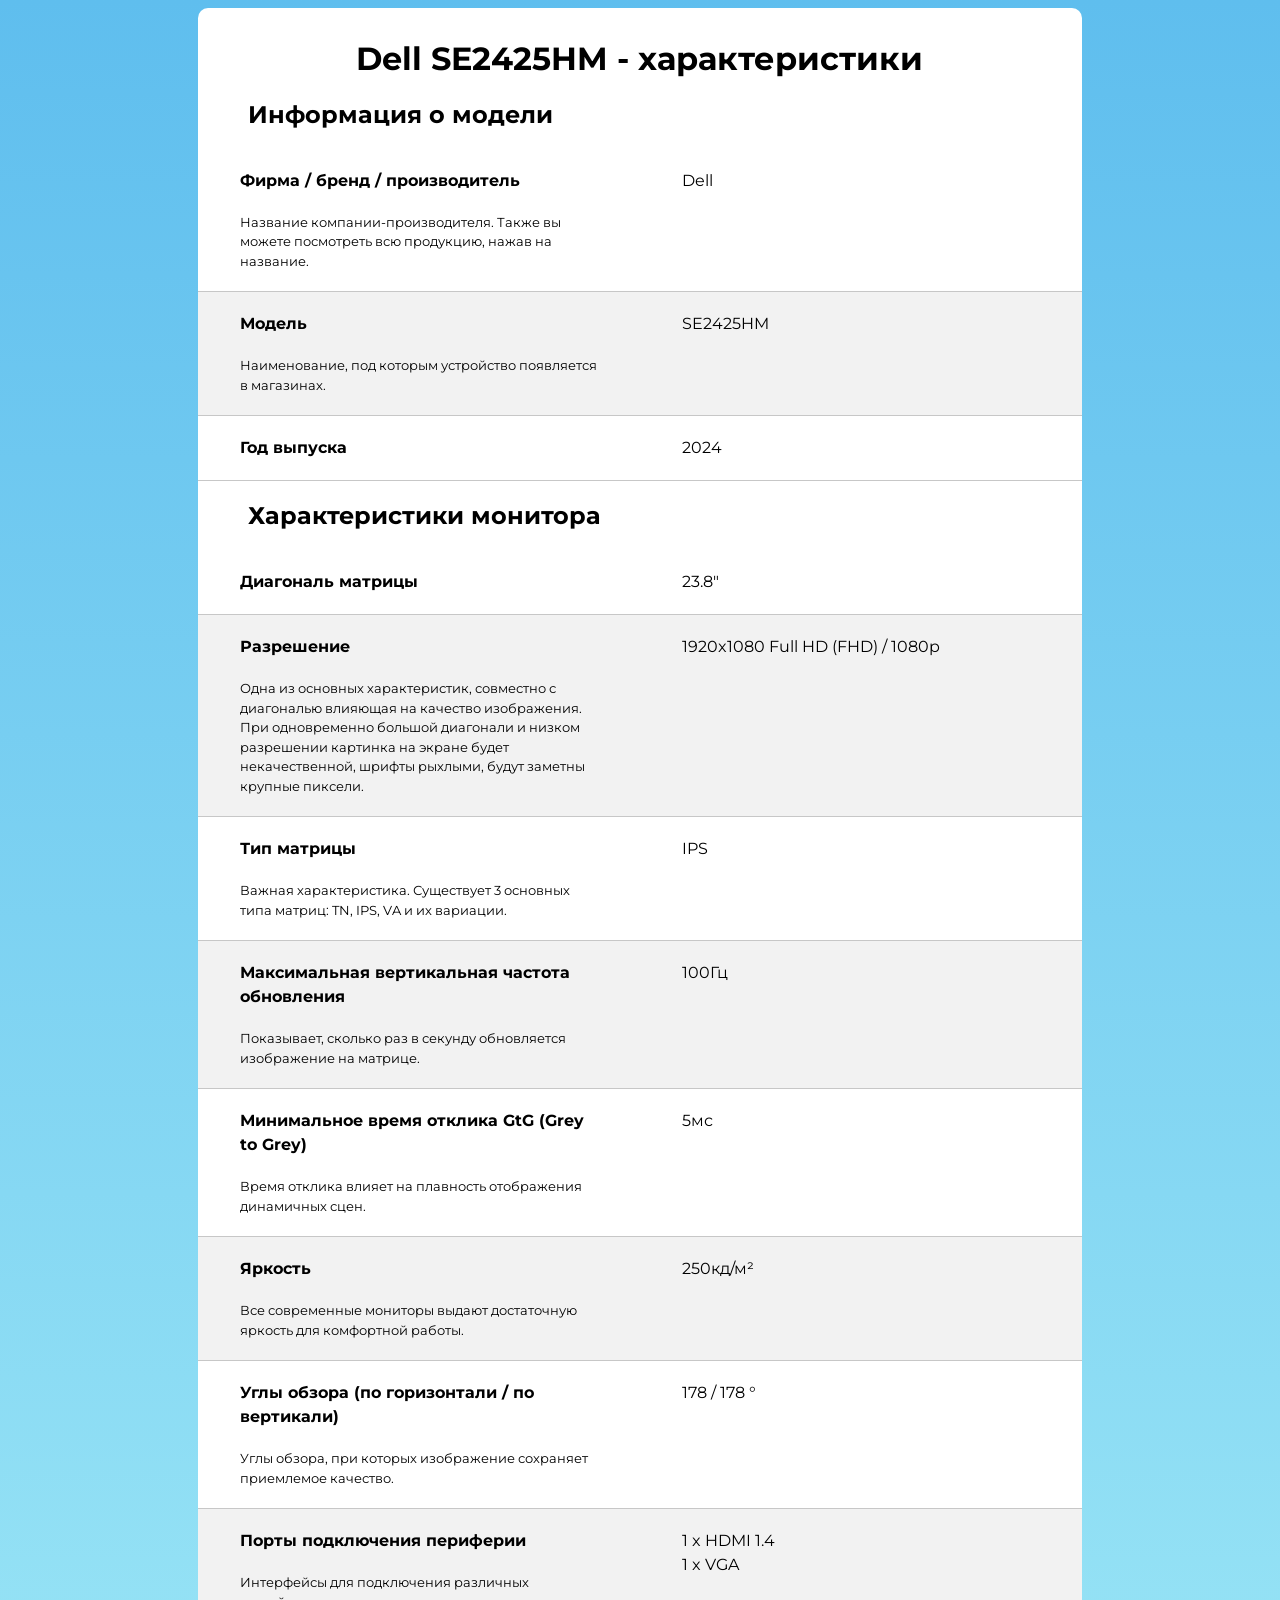
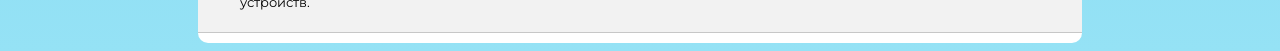
==== Dell1SE2425HM.html @ c83a1651 "Add files via upload" ====
<!DOCTYPE html>
<html lang="ru">
<head>
    <meta charset="UTF-8">
    <meta name="viewport" content="width=device-width, initial-scale=1.0">
    <title>Dell SE2425HM</title>
    <link rel="stylesheet" href="style_for_char.css">
    <link rel="preconnect" href="https://fonts.googleapis.com">
    <link rel="preconnect" href="https://fonts.gstatic.com" crossorigin>
    <link href="https://fonts.googleapis.com/css2?family=Montserrat:wght@400;700&display=swap" rel="stylesheet">
</head>
<body>
    <main>
        <div class="line">       
            <h1>Dell SE2425HM - характеристики</h1>
            <h2>Информация о модели</h2>

            <div class="container">
                <div class="box">
                    <p class="text">Фирма / бренд / производитель</p>
                    <p class="small_text">
                        Название компании-производителя. Также вы можете посмотреть всю продукцию, нажав на название.
                    </p>
                </div>
                <div class="box">
                    <p>Dell</p>
                </div>
            </div>

            <div class="container gr">
                <div class="box">
                    <p class="text">Модель</p>
                    <p class="small_text">
                        Наименование, под которым устройство появляется в магазинах.
                    </p>
                </div>
                <div class="box">
                    <p>SE2425HM</p>
                </div>
            </div>

            <div class="container">
                <div class="box">
                    <p class="text">Год выпуска</p>
                    <p class="small_text"></p>
                </div>
                <div class="box">
                    <p>2024</p>
                </div>
            </div>

            <h2>Характеристики монитора</h2>

            <div class="container">
                <div class="box">
                    <p class="text">Диагональ матрицы</p>
                    <p class="small_text"></p>
                </div>
                <div class="box">
                    <p>23.8"</p>
                </div>
            </div>

            <div class="container gr">
                <div class="box">
                    <p class="text">Разрешение</p>
                    <p class="small_text">
                        Одна из основных характеристик, совместно с диагональю влияющая на качество изображения.
                        При одновременно большой диагонали и низком разрешении картинка на экране будет некачественной,
                        шрифты рыхлыми, будут заметны крупные пиксели.
                    </p>
                </div>
                <div class="box">
                    <p>1920x1080 Full HD (FHD) / 1080p</p>
                </div>
            </div>

            <div class="container">
                <div class="box">
                    <p class="text">Тип матрицы</p>
                    <p class="small_text">
                        Важная характеристика. Существует 3 основных типа матриц: TN, IPS, VA и их вариации.
                    </p>
                </div>
                <div class="box">
                    <p>IPS</p>
                </div>
            </div>

            <div class="container gr">
                <div class="box">
                    <p class="text">Максимальная вертикальная частота обновления</p>
                    <p class="small_text">
                        Показывает, сколько раз в секунду обновляется изображение на матрице.
                    </p>
                </div>
                <div class="box">
                    <p>100Гц</p>
                </div>
            </div>

            <div class="container">
                <div class="box">
                    <p class="text">Минимальное время отклика GtG (Grey to Grey)</p>
                    <p class="small_text">
                        Время отклика влияет на плавность отображения динамичных сцен.
                    </p>
                </div>
                <div class="box">
                    <p>5мс</p>
                </div>
            </div>

            <div class="container gr">
                <div class="box">
                    <p class="text">Яркость</p>
                    <p class="small_text">
                        Все современные мониторы выдают достаточную яркость для комфортной работы.
                    </p>
                </div>
                <div class="box">
                    <p>250кд/м²</p>
                </div>
            </div>

            <div class="container">
                <div class="box">
                    <p class="text">Углы обзора (по горизонтали / по вертикали)</p>
                    <p class="small_text">
                        Углы обзора, при которых изображение сохраняет приемлемое качество.
                    </p>
                </div>
                <div class="box">
                    <p>178 / 178 °</p>
                </div>
            </div>

            <div class="container gr">
                <div class="box">
                    <p class="text">Порты подключения периферии</p>
                    <p class="small_text">
                        Интерфейсы для подключения различных устройств.
                    </p>
                </div>
                <div class="box">
                    <p>
                        1 x HDMI 1.4<br>
                        1 x VGA
                    </p>
                </div>
            </div>

        </div>
    </main>
</body>
</html>
---- style_for_char.css ----
body {
      font-family: 'montserrat', Arial, sans-serif;
      background: linear-gradient(to bottom, #5fbeee, #95e2f5);
    }

.line{
    width: 70%;
    margin: 0 auto;
    padding: 10px 0px;
    background-color: white;
    border-radius: 10px;
}

.container{
    
    display: flex;
    flex-direction: row;
    flex-wrap: wrap;
    border-bottom: 1px solid rgb(199, 199, 199);
}
.box{
    width: 45%;
    margin: 0 auto;
    line-height: 1.5;
}

.box p{
    margin: 0 0;
    margin: 20px;
}

.text{
    font-weight: bold;
}
.small_text{
    font-size: small;
}

.box.gr {
    background-color: rgb(242, 242, 242);
}

.container.gr {
    background-color: rgb(242, 242, 242);
    border-bottom: 1px solid rgb(199, 199, 199);
}

h1{
    text-align: center;
}

h2{
    padding-left: 50px;
}
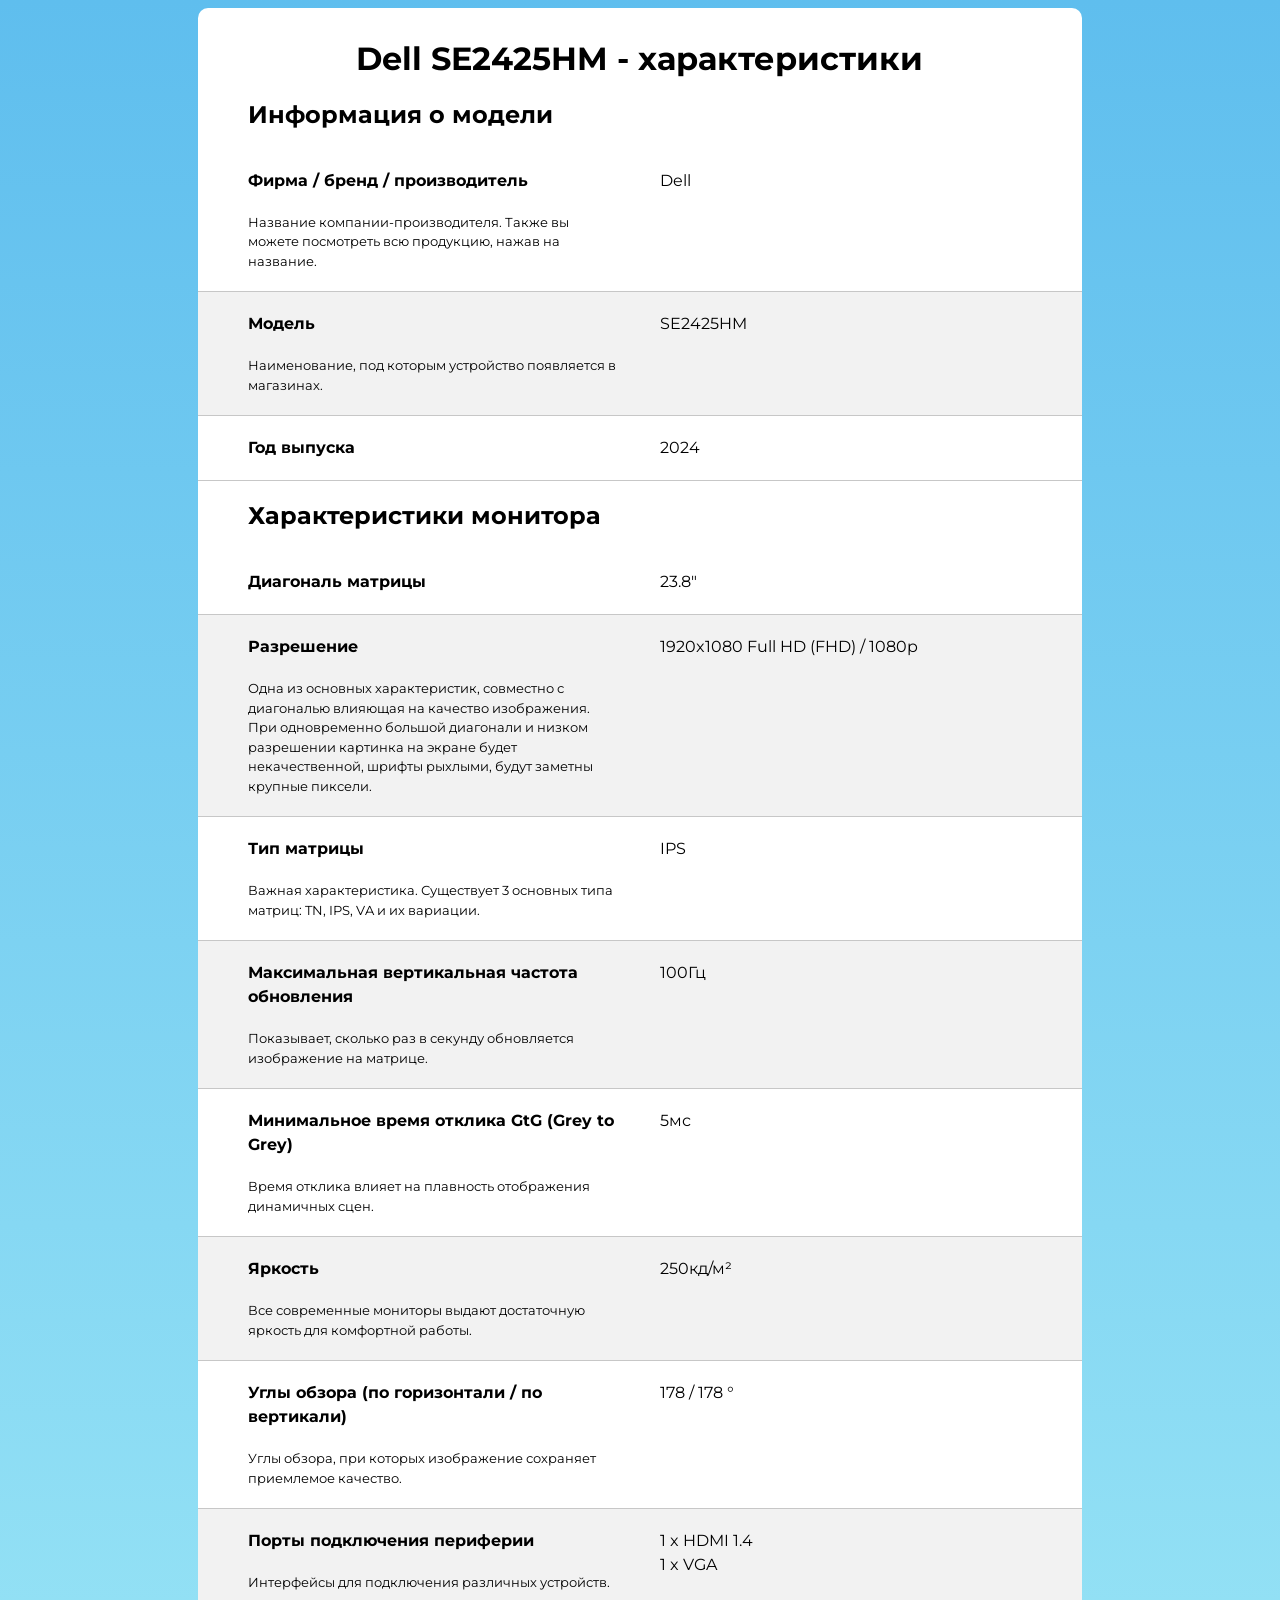
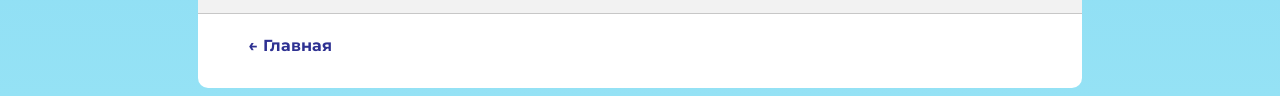
==== commit 9cd2f098: "add backlinks" ====
--- a/Dell1SE2425HM.html
+++ b/Dell1SE2425HM.html
@@ -1,156 +1,162 @@
-<!DOCTYPE html>
-<html lang="ru">
-<head>
-    <meta charset="UTF-8">
-    <meta name="viewport" content="width=device-width, initial-scale=1.0">
-    <title>Dell SE2425HM</title>
-    <link rel="stylesheet" href="style_for_char.css">
-    <link rel="preconnect" href="https://fonts.googleapis.com">
-    <link rel="preconnect" href="https://fonts.gstatic.com" crossorigin>
-    <link href="https://fonts.googleapis.com/css2?family=Montserrat:wght@400;700&display=swap" rel="stylesheet">
-</head>
-<body>
-    <main>
-        <div class="line">       
-            <h1>Dell SE2425HM - характеристики</h1>
-            <h2>Информация о модели</h2>
-
-            <div class="container">
-                <div class="box">
-                    <p class="text">Фирма / бренд / производитель</p>
-                    <p class="small_text">
-                        Название компании-производителя. Также вы можете посмотреть всю продукцию, нажав на название.
-                    </p>
-                </div>
-                <div class="box">
-                    <p>Dell</p>
-                </div>
-            </div>
-
-            <div class="container gr">
-                <div class="box">
-                    <p class="text">Модель</p>
-                    <p class="small_text">
-                        Наименование, под которым устройство появляется в магазинах.
-                    </p>
-                </div>
-                <div class="box">
-                    <p>SE2425HM</p>
-                </div>
-            </div>
-
-            <div class="container">
-                <div class="box">
-                    <p class="text">Год выпуска</p>
-                    <p class="small_text"></p>
-                </div>
-                <div class="box">
-                    <p>2024</p>
-                </div>
-            </div>
-
-            <h2>Характеристики монитора</h2>
-
-            <div class="container">
-                <div class="box">
-                    <p class="text">Диагональ матрицы</p>
-                    <p class="small_text"></p>
-                </div>
-                <div class="box">
-                    <p>23.8"</p>
-                </div>
-            </div>
-
-            <div class="container gr">
-                <div class="box">
-                    <p class="text">Разрешение</p>
-                    <p class="small_text">
-                        Одна из основных характеристик, совместно с диагональю влияющая на качество изображения.
-                        При одновременно большой диагонали и низком разрешении картинка на экране будет некачественной,
-                        шрифты рыхлыми, будут заметны крупные пиксели.
-                    </p>
-                </div>
-                <div class="box">
-                    <p>1920x1080 Full HD (FHD) / 1080p</p>
-                </div>
-            </div>
-
-            <div class="container">
-                <div class="box">
-                    <p class="text">Тип матрицы</p>
-                    <p class="small_text">
-                        Важная характеристика. Существует 3 основных типа матриц: TN, IPS, VA и их вариации.
-                    </p>
-                </div>
-                <div class="box">
-                    <p>IPS</p>
-                </div>
-            </div>
-
-            <div class="container gr">
-                <div class="box">
-                    <p class="text">Максимальная вертикальная частота обновления</p>
-                    <p class="small_text">
-                        Показывает, сколько раз в секунду обновляется изображение на матрице.
-                    </p>
-                </div>
-                <div class="box">
-                    <p>100Гц</p>
-                </div>
-            </div>
-
-            <div class="container">
-                <div class="box">
-                    <p class="text">Минимальное время отклика GtG (Grey to Grey)</p>
-                    <p class="small_text">
-                        Время отклика влияет на плавность отображения динамичных сцен.
-                    </p>
-                </div>
-                <div class="box">
-                    <p>5мс</p>
-                </div>
-            </div>
-
-            <div class="container gr">
-                <div class="box">
-                    <p class="text">Яркость</p>
-                    <p class="small_text">
-                        Все современные мониторы выдают достаточную яркость для комфортной работы.
-                    </p>
-                </div>
-                <div class="box">
-                    <p>250кд/м²</p>
-                </div>
-            </div>
-
-            <div class="container">
-                <div class="box">
-                    <p class="text">Углы обзора (по горизонтали / по вертикали)</p>
-                    <p class="small_text">
-                        Углы обзора, при которых изображение сохраняет приемлемое качество.
-                    </p>
-                </div>
-                <div class="box">
-                    <p>178 / 178 °</p>
-                </div>
-            </div>
-
-            <div class="container gr">
-                <div class="box">
-                    <p class="text">Порты подключения периферии</p>
-                    <p class="small_text">
-                        Интерфейсы для подключения различных устройств.
-                    </p>
-                </div>
-                <div class="box">
-                    <p>
-                        1 x HDMI 1.4<br>
-                        1 x VGA
-                    </p>
-                </div>
-            </div>
-
-        </div>
-    </main>
-</body>
-</html>+<!DOCTYPE html>
+<html lang="ru">
+<head>
+    <meta charset="UTF-8">
+    <meta name="viewport" content="width=device-width, initial-scale=1.0">
+    <title>Dell SE2425HM</title>
+    <link rel="stylesheet" href="style_for_char.css">
+    <link rel="preconnect" href="https://fonts.googleapis.com">
+    <link rel="preconnect" href="https://fonts.gstatic.com" crossorigin>
+    <link href="https://fonts.googleapis.com/css2?family=Montserrat:wght@400;700&display=swap" rel="stylesheet">
+</head>
+<body>
+    <main>
+        <div class="line">
+
+            <h1>Dell SE2425HM - характеристики</h1>
+            <h2>Информация о модели</h2>
+
+            <div class="container">
+                <div class="box">
+                    <p class="text">Фирма / бренд / производитель</p>
+                    <p class="small_text">
+                        Название компании-производителя. Также вы можете посмотреть всю продукцию, нажав на название.
+                    </p>
+                </div>
+                <div class="box">
+                    <p>Dell</p>
+                </div>
+            </div>
+
+            <div class="container gr">
+                <div class="box">
+                    <p class="text">Модель</p>
+                    <p class="small_text">
+                        Наименование, под которым устройство появляется в магазинах.
+                    </p>
+                </div>
+                <div class="box">
+                    <p>SE2425HM</p>
+                </div>
+            </div>
+
+            <div class="container">
+                <div class="box">
+                    <p class="text">Год выпуска</p>
+                    <p class="small_text"></p>
+                </div>
+                <div class="box">
+                    <p>2024</p>
+                </div>
+            </div>
+
+            <h2>Характеристики монитора</h2>
+
+            <div class="container">
+                <div class="box">
+                    <p class="text">Диагональ матрицы</p>
+                    <p class="small_text"></p>
+                </div>
+                <div class="box">
+                    <p>23.8"</p>
+                </div>
+            </div>
+
+            <div class="container gr">
+                <div class="box">
+                    <p class="text">Разрешение</p>
+                    <p class="small_text">
+                        Одна из основных характеристик, совместно с диагональю влияющая на качество изображения.
+                        При одновременно большой диагонали и низком разрешении картинка на экране будет некачественной,
+                        шрифты рыхлыми, будут заметны крупные пиксели.
+                    </p>
+                </div>
+                <div class="box">
+                    <p>1920x1080 Full HD (FHD) / 1080p</p>
+                </div>
+            </div>
+
+            <div class="container">
+                <div class="box">
+                    <p class="text">Тип матрицы</p>
+                    <p class="small_text">
+                        Важная характеристика. Существует 3 основных типа матриц: TN, IPS, VA и их вариации.
+                    </p>
+                </div>
+                <div class="box">
+                    <p>IPS</p>
+                </div>
+            </div>
+
+            <div class="container gr">
+                <div class="box">
+                    <p class="text">Максимальная вертикальная частота обновления</p>
+                    <p class="small_text">
+                        Показывает, сколько раз в секунду обновляется изображение на матрице.
+                    </p>
+                </div>
+                <div class="box">
+                    <p>100Гц</p>
+                </div>
+            </div>
+
+            <div class="container">
+                <div class="box">
+                    <p class="text">Минимальное время отклика GtG (Grey to Grey)</p>
+                    <p class="small_text">
+                        Время отклика влияет на плавность отображения динамичных сцен.
+                    </p>
+                </div>
+                <div class="box">
+                    <p>5мс</p>
+                </div>
+            </div>
+
+            <div class="container gr">
+                <div class="box">
+                    <p class="text">Яркость</p>
+                    <p class="small_text">
+                        Все современные мониторы выдают достаточную яркость для комфортной работы.
+                    </p>
+                </div>
+                <div class="box">
+                    <p>250кд/м²</p>
+                </div>
+            </div>
+
+            <div class="container">
+                <div class="box">
+                    <p class="text">Углы обзора (по горизонтали / по вертикали)</p>
+                    <p class="small_text">
+                        Углы обзора, при которых изображение сохраняет приемлемое качество.
+                    </p>
+                </div>
+                <div class="box">
+                    <p>178 / 178 °</p>
+                </div>
+            </div>
+
+            <div class="container gr">
+                <div class="box">
+                    <p class="text">Порты подключения периферии</p>
+                    <p class="small_text">
+                        Интерфейсы для подключения различных устройств.
+                    </p>
+                </div>
+                <div class="box">
+                    <p>
+                        1 x HDMI 1.4<br>
+                        1 x VGA
+                    </p>
+                </div>
+            </div>
+
+            <div class="container">
+                <div class="box">
+                    <p><a href="index.html" class="link">&larr; Главная</a></p>
+                </div>
+            </div>
+        </div>
+    </main>
+</body>
+</html>
--- a/style_for_char.css
+++ b/style_for_char.css
@@ -12,21 +12,23 @@
 }
 
 .container{
-    
     display: flex;
     flex-direction: row;
     flex-wrap: wrap;
     border-bottom: 1px solid rgb(199, 199, 199);
+    gap: 40px;
+    justify-content: space-between;
+    padding: 0 50px;
 }
-.box{
-    width: 45%;
-    margin: 0 auto;
+
+.box {
+    flex-basis: 40%;
     line-height: 1.5;
+    flex-grow: 1;
 }
 
 .box p{
-    margin: 0 0;
-    margin: 20px;
+    margin: 20px 0;
 }
 
 .text{
@@ -45,6 +47,10 @@
     border-bottom: 1px solid rgb(199, 199, 199);
 }
 
+.container:last-of-type {
+    border-bottom: none;
+}
+
 h1{
     text-align: center;
 }
@@ -52,3 +58,14 @@
 h2{
     padding-left: 50px;
 }
+
+.link {
+    display: inline-block;
+    text-decoration: none;
+    color: #2E3192;
+    font-weight: 700;
+}
+
+.link:hover {
+    color: #7f83e4;
+}
